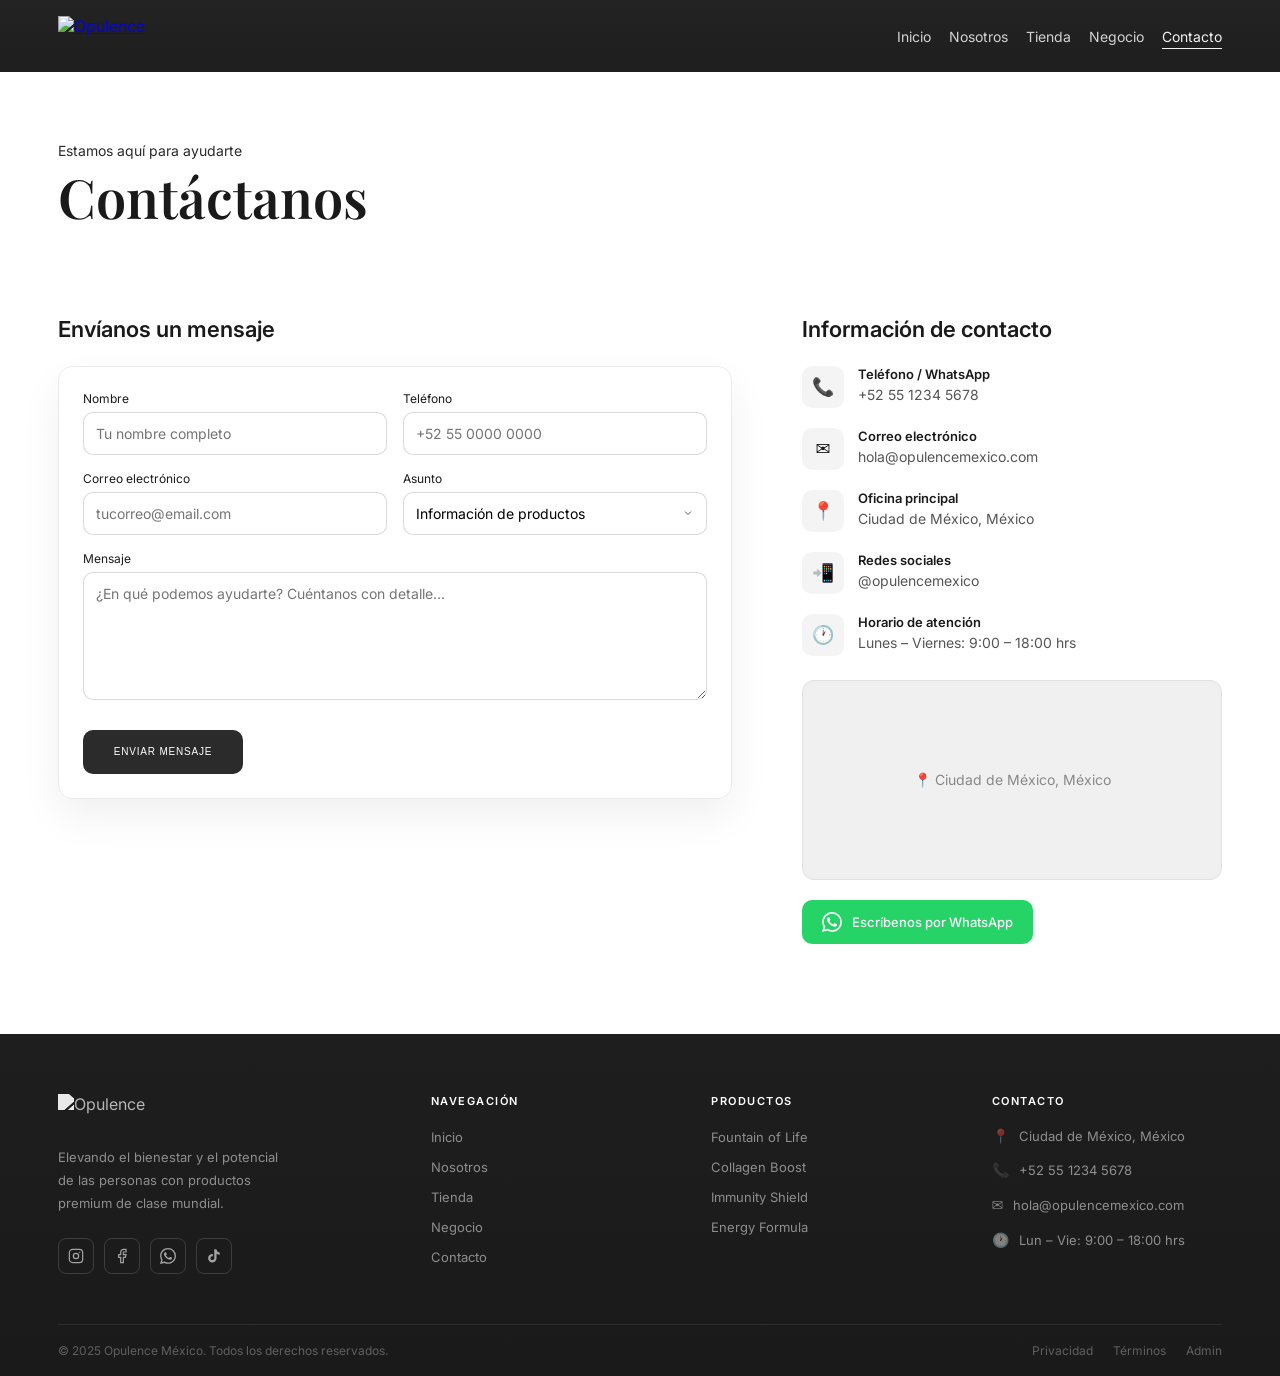
==== Sitio Web Opulence/contacto.html @ 5b6b9d0e "Add files via upload" ====
<!DOCTYPE html>
<html lang="es">
<head>
  <meta charset="UTF-8" />
  <meta name="viewport" content="width=device-width, initial-scale=1.0" />
  <title>Contacto | Opulence</title>
  <link rel="stylesheet" href="styles.css" />
  <link rel="stylesheet" href="styles-extra.css" />
  <link rel="preconnect" href="https://fonts.googleapis.com">
  <link rel="preconnect" href="https://fonts.gstatic.com" crossorigin>
  <link href="https://fonts.googleapis.com/css2?family=Playfair+Display:wght@600;700&family=Inter:wght@300;400;500;700&display=swap" rel="stylesheet">
</head>
<body>

<header class="topbar">
  <div class="topbar__inner">
    <a class="brand" href="index.html">
      <img class="brand__logo" src="assets/logo-opulence.png" alt="Opulence" />
    </a>
    <button class="navToggle" aria-label="Abrir menú" aria-expanded="false">
      <span></span><span></span><span></span>
    </button>
    <nav class="nav" data-nav>
      <a href="index.html"    class="nav__link">Inicio</a>
      <a href="nosotros.html" class="nav__link">Nosotros</a>
      <a href="tienda.html"   class="nav__link">Tienda</a>
      <a href="negocio.html"  class="nav__link">Negocio</a>
      <a href="contacto.html" class="nav__link is-active">Contacto</a>
    </nav>
  </div>
</header>

<main>

  <section class="page-hero">
    <div class="page-hero__inner">
      <p class="page-hero__kicker">Estamos aquí para ayudarte</p>
      <h1 class="page-hero__title">Contáctanos</h1>
    </div>
  </section>

  <section class="cpage">
    <div class="cpage__inner">
      <div class="cpage__grid">

        <div class="cpage__form-col">
          <h2 class="cpage__col-title">Envíanos un mensaje</h2>

          <div id="formSuccess" class="cpage__success" style="display:none;">
            ¡Mensaje enviado! Te contactaremos en breve.
          </div>

          <form class="form" id="mainContactForm" novalidate>
            <div class="form__row">
              <div class="form__field">
                <label for="c-name">Nombre</label>
                <input id="c-name" name="name" type="text" placeholder="Tu nombre completo" required />
              </div>
              <div class="form__field">
                <label for="c-phone">Teléfono</label>
                <input id="c-phone" name="phone" type="tel" placeholder="+52 55 0000 0000" />
              </div>
            </div>

            <div class="form__row">
              <div class="form__field">
                <label for="c-email">Correo electrónico</label>
                <input id="c-email" name="email" type="email" placeholder="tucorreo@email.com" required />
              </div>
              <div class="form__field">
                <label for="c-subject">Asunto</label>
                <select id="c-subject" name="subject" class="form__select">
                  <option value="Información de productos">Información de productos</option>
                  <option value="Oportunidad de negocio">Oportunidad de negocio</option>
                  <option value="Pedidos y envíos">Pedidos y envíos</option>
                  <option value="Soporte">Soporte</option>
                  <option value="Otro">Otro</option>
                </select>
              </div>
            </div>

            <div class="form__field">
              <label for="c-message">Mensaje</label>
              <textarea id="c-message" name="message" rows="6"
                placeholder="¿En qué podemos ayudarte? Cuéntanos con detalle..." required></textarea>
            </div>

            <button class="form__btn" type="submit">ENVIAR MENSAJE</button>
          </form>
        </div>

        <div class="cpage__info-col">
          <h2 class="cpage__col-title">Información de contacto</h2>

          <div class="cinfo-block">
            <div class="cinfo-icon">📞</div>
            <div class="cinfo-text">
              <strong>Teléfono / WhatsApp</strong>
              <p>+52 55 1234 5678</p>
            </div>
          </div>

          <div class="cinfo-block">
            <div class="cinfo-icon">✉️</div>
            <div class="cinfo-text">
              <strong>Correo electrónico</strong>
              <p>hola@opulencemexico.com</p>
            </div>
          </div>

          <div class="cinfo-block">
            <div class="cinfo-icon">📍</div>
            <div class="cinfo-text">
              <strong>Oficina principal</strong>
              <p>Ciudad de México, México</p>
            </div>
          </div>

          <div class="cinfo-block">
            <div class="cinfo-icon">📲</div>
            <div class="cinfo-text">
              <strong>Redes sociales</strong>
              <p>@opulencemexico</p>
            </div>
          </div>

          <div class="cinfo-block">
            <div class="cinfo-icon">🕐</div>
            <div class="cinfo-text">
              <strong>Horario de atención</strong>
              <p>Lunes – Viernes: 9:00 – 18:00 hrs</p>
            </div>
          </div>

          <div class="cpage__map">
            <div class="map-slot">
              <span>📍 Ciudad de México, México</span>
            </div>
          </div>

          <a class="cpage__wa-btn"
             href="https://wa.me/5255123456789?text=Hola%2C%20me%20interesa%20conocer%20m%C3%A1s%20sobre%20Opulence"
             target="_blank" rel="noopener">
            <svg width="20" height="20" viewBox="0 0 24 24" fill="currentColor">
              <path d="M17.472 14.382c-.297-.149-1.758-.867-2.03-.967-.273-.099-.471-.148-.67.15-.197.297-.767.966-.94 1.164-.173.199-.347.223-.644.075-.297-.15-1.255-.463-2.39-1.475-.883-.788-1.48-1.761-1.653-2.059-.173-.297-.018-.458.13-.606.134-.133.298-.347.446-.52.149-.174.198-.298.298-.497.099-.198.05-.371-.025-.52-.075-.149-.669-1.612-.916-2.207-.242-.579-.487-.5-.669-.51-.173-.008-.371-.01-.57-.01-.198 0-.52.074-.792.372-.272.297-1.04 1.016-1.04 2.479 0 1.462 1.065 2.875 1.213 3.074.149.198 2.096 3.2 5.077 4.487.709.306 1.262.489 1.694.625.712.227 1.36.195 1.871.118.571-.085 1.758-.719 2.006-1.413.248-.694.248-1.289.173-1.413-.074-.124-.272-.198-.57-.347m-5.421 7.403h-.004a9.87 9.87 0 01-5.031-1.378l-.361-.214-3.741.982.998-3.648-.235-.374a9.86 9.86 0 01-1.51-5.26c.001-5.45 4.436-9.884 9.888-9.884 2.64 0 5.122 1.03 6.988 2.898a9.825 9.825 0 012.893 6.994c-.003 5.45-4.437 9.884-9.885 9.884m8.413-18.297A11.815 11.815 0 0012.05 0C5.495 0 .16 5.335.157 11.892c0 2.096.547 4.142 1.588 5.945L.057 24l6.305-1.654a11.882 11.882 0 005.683 1.448h.005c6.554 0 11.89-5.335 11.893-11.893a11.821 11.821 0 00-3.48-8.413z"/>
            </svg>
            Escríbenos por WhatsApp
          </a>
        </div>

      </div>
    </div>
  </section>

</main>

<script src="script.js"></script>

<!-- FOOTER -->
<footer class="site-footer">
  <div class="footer__inner">
    <div class="footer__grid">

      <!-- Columna 1: Marca -->
      <div>
        <img class="footer__brand-logo" src="assets/logo-opulence.png" alt="Opulence" />
        <p class="footer__brand-tagline">
          Elevando el bienestar y el potencial de las personas con productos premium de clase mundial.
        </p>
        <div class="footer__social">
          <a class="footer__social-link" href="#" aria-label="Instagram" target="_blank">
            <svg width="16" height="16" viewBox="0 0 24 24" fill="none" stroke="currentColor" stroke-width="1.8">
              <rect x="2" y="2" width="20" height="20" rx="5" ry="5"/>
              <circle cx="12" cy="12" r="4"/>
              <circle cx="17.5" cy="6.5" r="1" fill="currentColor" stroke="none"/>
            </svg>
          </a>
          <a class="footer__social-link" href="#" aria-label="Facebook" target="_blank">
            <svg width="16" height="16" viewBox="0 0 24 24" fill="none" stroke="currentColor" stroke-width="1.8">
              <path d="M18 2h-3a5 5 0 00-5 5v3H7v4h3v8h4v-8h3l1-4h-4V7a1 1 0 011-1h3z"/>
            </svg>
          </a>
          <a class="footer__social-link" href="#" aria-label="WhatsApp" target="_blank">
            <svg width="16" height="16" viewBox="0 0 24 24" fill="currentColor" stroke="none">
              <path d="M17.472 14.382c-.297-.149-1.758-.867-2.03-.967-.273-.099-.471-.148-.67.15-.197.297-.767.966-.94 1.164-.173.199-.347.223-.644.075-.297-.15-1.255-.463-2.39-1.475-.883-.788-1.48-1.761-1.653-2.059-.173-.297-.018-.458.13-.606.134-.133.298-.347.446-.52.149-.174.198-.298.298-.497.099-.198.05-.371-.025-.52-.075-.149-.669-1.612-.916-2.207-.242-.579-.487-.5-.669-.51-.173-.008-.371-.01-.57-.01-.198 0-.52.074-.792.372-.272.297-1.04 1.016-1.04 2.479 0 1.462 1.065 2.875 1.213 3.074.149.198 2.096 3.2 5.077 4.487.709.306 1.262.489 1.694.625.712.227 1.36.195 1.871.118.571-.085 1.758-.719 2.006-1.413.248-.694.248-1.289.173-1.413-.074-.124-.272-.198-.57-.347m-5.421 7.403h-.004a9.87 9.87 0 01-5.031-1.378l-.361-.214-3.741.982.998-3.648-.235-.374a9.86 9.86 0 01-1.51-5.26c.001-5.45 4.436-9.884 9.888-9.884 2.64 0 5.122 1.03 6.988 2.898a9.825 9.825 0 012.893 6.994c-.003 5.45-4.437 9.884-9.885 9.884m8.413-18.297A11.815 11.815 0 0012.05 0C5.495 0 .16 5.335.157 11.892c0 2.096.547 4.142 1.588 5.945L.057 24l6.305-1.654a11.882 11.882 0 005.683 1.448h.005c6.554 0 11.89-5.335 11.893-11.893a11.821 11.821 0 00-3.48-8.413z"/>
            </svg>
          </a>
          <a class="footer__social-link" href="#" aria-label="TikTok" target="_blank">
            <svg width="16" height="16" viewBox="0 0 24 24" fill="currentColor" stroke="none">
              <path d="M19.59 6.69a4.83 4.83 0 01-3.77-4.25V2h-3.45v13.67a2.89 2.89 0 01-2.88 2.5 2.89 2.89 0 01-2.89-2.89 2.89 2.89 0 012.89-2.89c.28 0 .54.04.79.1V9.01a6.32 6.32 0 00-.79-.05 6.34 6.34 0 00-6.34 6.34 6.34 6.34 0 006.34 6.34 6.34 6.34 0 006.33-6.34V8.69a8.18 8.18 0 004.78 1.52V6.76a4.85 4.85 0 01-1.01-.07z"/>
            </svg>
          </a>
        </div>
      </div>

      <!-- Columna 2: Navegación -->
      <div>
        <h4 class="footer__col-title">Navegación</h4>
        <ul class="footer__nav">
          <li><a href="index.html">Inicio</a></li>
          <li><a href="nosotros.html">Nosotros</a></li>
          <li><a href="tienda.html">Tienda</a></li>
          <li><a href="negocio.html">Negocio</a></li>
          <li><a href="contacto.html">Contacto</a></li>
        </ul>
      </div>

      <!-- Columna 3: Productos -->
      <div>
        <h4 class="footer__col-title">Productos</h4>
        <ul class="footer__nav">
          <li><a href="tienda.html">Fountain of Life</a></li>
          <li><a href="tienda.html">Collagen Boost</a></li>
          <li><a href="tienda.html">Immunity Shield</a></li>
          <li><a href="tienda.html">Energy Formula</a></li>
        </ul>
      </div>

      <!-- Columna 4: Contacto -->
      <div>
        <h4 class="footer__col-title">Contacto</h4>

        <div class="footer__contact-item">
          <span class="footer__contact-icon">📍</span>
          <p>Ciudad de México, México</p>
        </div>

        <div class="footer__contact-item">
          <span class="footer__contact-icon">📞</span>
          <p><a href="tel:+525512345678">+52 55 1234 5678</a></p>
        </div>

        <div class="footer__contact-item">
          <span class="footer__contact-icon">✉️</span>
          <p><a href="mailto:hola@opulencemexico.com">hola@opulencemexico.com</a></p>
        </div>

        <div class="footer__contact-item">
          <span class="footer__contact-icon">🕐</span>
          <p>Lun – Vie: 9:00 – 18:00 hrs</p>
        </div>
      </div>

    </div>

    <!-- Barra inferior -->
    <div class="footer__bottom">
      <p class="footer__copy">© 2025 Opulence México. Todos los derechos reservados.</p>
      <div class="footer__bottom-links">
        <a href="#">Privacidad</a>
        <a href="#">Términos</a>
        <a href="admin.html">Admin</a>
      </div>
    </div>
  </div>
</footer>

</body>
</html>
---- Sitio Web Opulence/styles.css ----
/* =====================================================
   VARIABLES
===================================================== */
:root{
  --black:#1f1f1f;
  --dark:#2b2b2b;
  --white:#ffffff;
  --light:#f6f6f6;
  --text:#1a1a1a;
  --muted:#3a3a3a;
}

/* Reset básico */
*{ box-sizing:border-box; }
html,body{ margin:0; padding:0; }
body{
  font-family: Inter, system-ui, -apple-system, sans-serif;
  color:var(--text);
  background:#fff;
}

img{ max-width:100%; display:block; }

/* =====================================================
   HEADER / NAV
===================================================== */
.topbar{
  background: linear-gradient(#232323, #1e1e1e);
  height:72px;
  display:flex;
  align-items:center;
}

.topbar__inner{
  width:100%;
  max-width:1200px;
  margin:0 auto;
  padding:0 18px;
  display:flex;
  align-items:center;
  justify-content:space-between;
}

.brand__logo{
  height:40px;
}

.nav{
  display:flex;
  gap:18px;
}

.nav__link{
  color:#f2f2f2;
  text-decoration:none;
  font-size:14px;
  opacity:.85;
  transition:.2s;
}

.nav__link:hover{
  opacity:1;
}

.nav__link.is-active{
  text-decoration:underline;
  text-underline-offset:6px;
  opacity:1;
}

/* Botón hamburguesa */
.navToggle{
  display:none;
  background:none;
  border:1px solid rgba(255,255,255,.3);
  border-radius:8px;
  width:40px;
  height:40px;
  cursor:pointer;
}
.navToggle span{
  display:block;
  height:2px;
  background:#fff;
  margin:6px 8px;
}

/* =====================================================
   BOTONES
===================================================== */
.btn-outline{
  display:inline-flex;
  align-items:center;
  justify-content:center;
  width:170px;
  height:48px;
  border:1px solid #2f2f2f;
  text-decoration:none;
  font-size:10px;
  letter-spacing:1px;
  text-transform:uppercase;
  color:#1a1a1a;
  transition:.2s;
}
.btn-outline:hover{
  background:#f1f1f1;
}

.btn-outline--light{
  border-color:#fff;
  color:#fff;
}
.btn-outline--light:hover{
  background:rgba(255,255,255,.15);
}

/* =====================================================
   HERO PRINCIPAL
===================================================== */
.hero{
  display:grid;
  grid-template-columns:1fr 1fr;
  height:calc(100vh - 72px);
  min-height:560px;
}

.hero__left{
  display:flex;
  align-items:center;
  justify-content:center;
  padding:40px;
}

.hero__content{
  max-width:420px;
}

.hero__title{
  font-size:clamp(42px,4vw,60px);
  line-height:1.05;
  font-weight:300;
  margin:0 0 18px;
  text-transform:uppercase;
}

.hero__subtitle{
  margin-bottom:30px;
  font-size:15px;
}

.hero__right{
  position:relative;
  overflow:hidden;
}
.hero__image{
  position:absolute;
  inset:0;
  width:100%;
  height:100%;
  object-fit:cover;
}

/* =====================================================
   NOSOTROS
===================================================== */
.about{
  padding:60px 0;
  background:#fff;
}
.about__inner{
  max-width:1200px;
  margin:auto;
  padding:0 18px;
}
.about__heading{
  margin-bottom:30px;
  font-size:26px;
}
.about__grid{
  display:grid;
  grid-template-columns:360px 1fr;
  gap:70px;
}
.about__media{
  height:380px;
  overflow:hidden;
}
.about__media img{
  width:100%;
  height:100%;
  object-fit:cover;
}
.about__text{
  max-width:520px;
  margin:auto;
}
.about__text h3{
  font-size:20px;
  margin-bottom:20px;
}
.about__text p{
  line-height:1.8;
}
.about__link{
  display:block;
  margin-top:30px;
  text-decoration:underline;
}

/* =====================================================
   PRODUCTO DESTACADO
===================================================== */
.featured-product{
  position:relative;
  height:520px;
  background:url("assets/fondo-fountain.jpg") center/cover no-repeat;
}
.featured-product__overlay{
  position:absolute;
  inset:0;
  background:rgba(0,0,0,.2);
}
.featured-product__content{
  position:relative;
  z-index:2;
  height:100%;
  max-width:1200px;
  margin:auto;
  padding:0 18px;
  display:grid;
  grid-template-columns:1fr 320px;
  align-items:center;
}
.featured-product__text{
  color:#fff;
}
.featured-product__title{
  font-family:"Playfair Display",serif;
  font-size:clamp(46px,5vw,64px);
}
.featured-product__image img{
  width:240px;
  filter:drop-shadow(0 12px 28px rgba(0,0,0,.4));
}

/* =====================================================
   SOLUCIONES
===================================================== */
.solutions{
  padding:60px 0;
}
.solutions__inner{
  max-width:1200px;
  margin:auto;
  padding:0 18px;
}
.solutions__grid{
  display:grid;
  grid-template-columns:420px 1fr;
  gap:80px;
}
.solutions__photo{
  height:280px;
  overflow:hidden;
}
.solutions__photo img{
  width:100%;
  height:100%;
  object-fit:cover;
}
.solutions__product{
  position:absolute;
}
.solutions__copy{
  line-height:1.9;
}

/* =====================================================
   WHY
===================================================== */
.why{
  background:#2b2b2b;
  padding:60px 0;
}
.why__inner{
  max-width:1200px;
  margin:auto;
  padding:0 18px;
}
.why__grid{
  display:grid;
  grid-template-columns:1fr 520px;
  gap:70px;
  align-items:center;
}
.why__title{
  color:#fff;
}
.why__copy{
  color:rgba(255,255,255,.85);
}
.why__frame{
  padding:14px;
  border:1px solid rgba(255,255,255,.5);
}
.why__frame img{
  width:100%;
  height:280px;
  object-fit:cover;
}

/* =====================================================
   TRIPTYCH
===================================================== */
.triptych{
  background:#2b2b2b;
  padding:60px 0;
}
.triptych__grid{
  max-width:1200px;
  margin:auto;
  padding:0 18px;
  display:grid;
  grid-template-columns:repeat(3,1fr);
  gap:50px;
}
.triptych__card{
  text-align:center;
  color:#fff;
}
.triptych__oval{
  width:300px;
  height:150px;
  border-radius:999px;
  overflow:hidden;
  margin:0 auto 20px;
}
.triptych__oval img{
  width:100%;
  height:100%;
  object-fit:cover;
  filter:grayscale(1);
}
.triptych__btn{
  display:inline-flex;
  justify-content:center;
  align-items:center;
  width:200px;
  height:40px;
  border:1px solid rgba(255,255,255,.6);
  color:#fff;
  text-decoration:none;
  font-size:10px;
}

/* =====================================================
   CONTACTO
===================================================== */
.contact{
  background:#fff;
}
.contact__grid{
  display:grid;
  grid-template-columns:1fr 1fr;
  min-height:560px;
}
.contact__left{
  padding:70px 80px;
}
.contact__right{
  position:relative;
}
.contact__right img{
  position:absolute;
  inset:0;
  width:100%;
  height:100%;
  object-fit:cover;
}
.contact__btn{
  background:#2b2b2b;
  color:#fff;
  padding:12px 26px;
  border-radius:6px;
  text-decoration:none;
  font-size:10px;
  text-transform:uppercase;
}

/* =====================================================
   RESPONSIVE
===================================================== */
@media(max-width:980px){

  .hero{
    grid-template-columns:1fr;
  }

  .about__grid,
  .solutions__grid,
  .why__grid,
  .triptych__grid,
  .contact__grid{
    grid-template-columns:1fr;
  }

  .nav{
    display:none;
    position:absolute;
    right:18px;
    top:72px;
    background:#1e1e1e;
    flex-direction:column;
    padding:12px;
  }

  .nav.is-open{
    display:flex;
  }

  .navToggle{
    display:block;
  }
}

/* =========================================
   PÁGINA NOSOTROS
========================================= */

/* Hero interno */
.page-hero{
  background:#ffffff;
  padding:70px 0 30px;
}

.page-hero__inner{
  max-width:1200px;
  margin:0 auto;
  padding:0 18px;
}

.page-hero__kicker{
  font-size:14px;
  margin:0 0 10px;
  color:#2a2a2a;
}

.page-hero__title{
  font-family:"Playfair Display", serif;
  font-size:clamp(36px,4.5vw,54px);
  line-height:1.05;
  font-weight:600;
  margin:0;
  color:#1a1a1a;
}


/* Contenido principal */
.page-content{
  background:#ffffff;
  padding:40px 0 80px;
}

.page-content__inner{
  max-width:1200px;
  margin:0 auto;
  padding:0 18px;
}

.page-content__grid{
  display:grid;
  grid-template-columns:1fr 380px;
  gap:70px;
  align-items:start;
}

/* Texto */
.page-content__card p{
  font-size:16px;
  line-height:1.9;
  color:#2f2f2f;
  margin:0 0 18px;
  max-width:760px;
}

.page-content__card h2{
  font-size:22px;
  font-weight:600;
  margin:28px 0 14px;
}

.page-content__lead{
  font-weight:500;
  margin-bottom:10px;
}

.page-content__list{
  margin:0 0 22px 18px;
  padding:0;
}

.page-content__list li{
  margin-bottom:10px;
  line-height:1.7;
}

.page-content__quote{
  margin-top:25px;
  padding:18px;
  background:#f6f6f6;
  border-left:3px solid #2b2b2b;
  border-radius:6px;
  line-height:1.7;
}

.page-content__cta{
  margin-top:30px;
}

/* Tarjeta lateral */
.aside-card{
  border:1px solid rgba(0,0,0,.08);
  border-radius:12px;
  overflow:hidden;
  background:#fff;
  box-shadow:0 18px 40px rgba(0,0,0,.08);
}

.aside-card__img{
  height:260px;
  overflow:hidden;
}

.aside-card__img img{
  width:100%;
  height:100%;
  object-fit:cover;
}

.aside-card__body{
  padding:18px;
}

.aside-card__body h3{
  margin:0 0 8px;
  font-size:16px;
  font-weight:600;
}

.aside-card__body p{
  margin:0;
  font-size:14px;
  line-height:1.7;
  color:#3a3a3a;
}

/* Responsive */
@media (max-width:980px){
  .page-content__grid{
    grid-template-columns:1fr;
    gap:40px;
  }

  .aside-card__img{
    height:220px;
  }
}

/* =========================================
   PÁGINA NEGOCIO
========================================= */

/* Hero con imagen */
.biz-hero{
  position:relative;
  height:420px;
  background:url("assets/negocio-hero.jpg") center/cover no-repeat;
  display:flex;
  align-items:center;
}

.biz-hero__overlay{
  position:absolute;
  inset:0;
  background:rgba(0,0,0,.25);
}

.biz-hero__inner{
  position:relative;
  z-index:2;
  max-width:1200px;
  margin:0 auto;
  padding:0 18px;
  color:#fff;
}

.biz-hero__kicker{
  font-size:14px;
  margin-bottom:10px;
}

.biz-hero__title{
  font-family:"Playfair Display", serif;
  font-size:clamp(36px,4.5vw,54px);
  line-height:1.05;
  font-weight:600;
}


/* Sección principal */
.biz{
  background:#ffffff;
  padding:60px 0 80px;
}

.biz__inner{
  max-width:1200px;
  margin:0 auto;
  padding:0 18px;
}

.biz__grid{
  display:grid;
  grid-template-columns:1fr 400px;
  gap:70px;
  align-items:start;
}

/* Texto */
.biz__content p{
  font-size:16px;
  line-height:1.9;
  margin:0 0 18px;
  color:#2f2f2f;
}

.biz__lead{
  font-weight:500;
}

.biz__h2{
  font-size:22px;
  font-weight:600;
  margin:28px 0 14px;
}

.biz__list{
  margin:0 0 22px 18px;
}

.biz__list li{
  margin-bottom:10px;
  line-height:1.7;
}

.biz__quote{
  margin-top:25px;
  padding:18px;
  background:#f6f6f6;
  border-left:3px solid #2b2b2b;
  border-radius:6px;
}

/* Tarjetas visuales */
.biz-card{
  border:1px solid rgba(0,0,0,.08);
  border-radius:12px;
  overflow:hidden;
  background:#fff;
  box-shadow:0 18px 40px rgba(0,0,0,.08);
  margin-bottom:22px;
}

.biz-card__img{
  height:220px;
  background:#eaeaea;
  display:flex;
  align-items:center;
  justify-content:center;
}

.biz-card__img img{
  width:100%;
  height:100%;
  object-fit:cover;
}

.biz-card__body{
  padding:18px;
}

.biz-card__body h3{
  margin:0 0 8px;
  font-size:16px;
  font-weight:600;
}

.biz-card__body p{
  margin:0;
  font-size:14px;
  line-height:1.7;
  color:#3a3a3a;
}


/* Formulario */
.biz-form{
  background:#ffffff;
  padding:60px 0 90px;
}

.biz-form__inner{
  max-width:900px;
  margin:0 auto;
  padding:0 18px;
}

.biz-form__head h2{
  font-size:26px;
  margin-bottom:10px;
}

.biz-form__head p{
  margin-bottom:30px;
  font-size:15px;
  line-height:1.8;
}

.form{
  border:1px solid rgba(0,0,0,.08);
  border-radius:14px;
  padding:24px;
  box-shadow:0 18px 40px rgba(0,0,0,.06);
}

.form__row{
  display:grid;
  grid-template-columns:1fr 1fr;
  gap:16px;
}

.form__field{
  margin-bottom:16px;
}

.form__field label{
  font-size:12px;
  display:block;
  margin-bottom:6px;
}

.form__field input,
.form__field textarea{
  width:100%;
  padding:12px;
  border:1px solid rgba(0,0,0,.15);
  border-radius:10px;
  font-family:inherit;
  font-size:14px;
  outline:none;
}

.form__field input:focus,
.form__field textarea:focus{
  border-color:#2b2b2b;
}

.form__btn{
  margin-top:10px;
  width:160px;
  height:44px;
  background:#2b2b2b;
  color:#fff;
  border:none;
  border-radius:10px;
  font-size:10px;
  letter-spacing:.8px;
  text-transform:uppercase;
  cursor:pointer;
  transition:.2s;
}

.form__btn:hover{
  background:#232323;
  transform:translateY(-1px);
}

/* Responsive */
@media (max-width:980px){

  .biz-hero{
    height:360px;
  }

  .biz__grid{
    grid-template-columns:1fr;
    gap:40px;
  }

  .form__row{
    grid-template-columns:1fr;
  }
}

/* =====================================================
   FOOTER
   ===================================================== */
.site-footer {
  background: linear-gradient(#1e1e1e, #1a1a1a);
  color: rgba(255,255,255,.75);
  padding: 60px 0 0;
}

.footer__inner {
  max-width: 1200px;
  margin: 0 auto;
  padding: 0 18px;
}

.footer__grid {
  display: grid;
  grid-template-columns: 1.4fr 1fr 1fr 1fr;
  gap: 50px;
  padding-bottom: 50px;
  border-bottom: 1px solid rgba(255,255,255,.08);
}

/* Columna marca */
.footer__brand-logo {
  height: 36px;
  margin-bottom: 16px;
  filter: brightness(0) invert(1);
  opacity: .9;
}

.footer__brand-tagline {
  font-size: 13px;
  line-height: 1.8;
  color: rgba(255,255,255,.5);
  margin: 0 0 22px;
  max-width: 220px;
}

.footer__social {
  display: flex;
  gap: 10px;
}

.footer__social-link {
  width: 36px; height: 36px;
  border: 1px solid rgba(255,255,255,.15);
  border-radius: 8px;
  display: flex; align-items: center; justify-content: center;
  color: rgba(255,255,255,.6);
  text-decoration: none;
  font-size: 14px;
  transition: all .2s;
}

.footer__social-link:hover {
  border-color: rgba(255,255,255,.5);
  color: #fff;
  background: rgba(255,255,255,.05);
}

/* Columnas de nav */
.footer__col-title {
  font-size: 11px;
  font-weight: 600;
  letter-spacing: 1.5px;
  text-transform: uppercase;
  color: #fff;
  margin: 0 0 18px;
}

.footer__nav {
  list-style: none;
  margin: 0; padding: 0;
  display: flex;
  flex-direction: column;
  gap: 10px;
}

.footer__nav a {
  color: rgba(255,255,255,.5);
  text-decoration: none;
  font-size: 13px;
  transition: color .2s;
}

.footer__nav a:hover { color: #fff; }

/* Columna contacto */
.footer__contact-item {
  display: flex;
  align-items: flex-start;
  gap: 10px;
  margin-bottom: 14px;
}

.footer__contact-icon {
  font-size: 14px;
  margin-top: 1px;
  flex-shrink: 0;
  opacity: .6;
}

.footer__contact-item p {
  margin: 0;
  font-size: 13px;
  color: rgba(255,255,255,.5);
  line-height: 1.6;
}

.footer__contact-item a {
  color: rgba(255,255,255,.5);
  text-decoration: none;
  transition: color .2s;
}

.footer__contact-item a:hover { color: #fff; }

/* Barra inferior */
.footer__bottom {
  display: flex;
  align-items: center;
  justify-content: space-between;
  padding: 18px 0;
  flex-wrap: wrap;
  gap: 10px;
}

.footer__copy {
  font-size: 12px;
  color: rgba(255,255,255,.3);
  margin: 0;
}

.footer__bottom-links {
  display: flex;
  gap: 20px;
}

.footer__bottom-links a {
  font-size: 12px;
  color: rgba(255,255,255,.3);
  text-decoration: none;
  transition: color .2s;
}

.footer__bottom-links a:hover { color: rgba(255,255,255,.7); }

/* Responsive footer */
@media (max-width: 980px) {
  .footer__grid {
    grid-template-columns: 1fr 1fr;
    gap: 36px;
  }
}

@media (max-width: 560px) {
  .footer__grid {
    grid-template-columns: 1fr;
    gap: 30px;
  }

  .footer__bottom {
    flex-direction: column;
    align-items: flex-start;
    gap: 8px;
  }
}
---- Sitio Web Opulence/styles-extra.css ----
/* =====================================================
   ESTILOS EXTRA — Contacto, Tienda
   Enlazar DESPUÉS de styles.css en las páginas nuevas
   ===================================================== */

.form__select {
  width: 100%; padding: 12px;
  border: 1px solid rgba(0,0,0,.15); border-radius: 10px;
  font-family: inherit; font-size: 14px; outline: none; background: #fff;
  appearance: none;
  background-image: url("data:image/svg+xml,%3Csvg xmlns='http://www.w3.org/2000/svg' width='12' height='12' viewBox='0 0 24 24'%3E%3Cpath d='M6 9l6 6 6-6' fill='none' stroke='%23555' stroke-width='2'/%3E%3C/svg%3E");
  background-repeat: no-repeat; background-position: right 12px center;
}
.form__select:focus { border-color: #2b2b2b; }

/* CONTACTO */
.cpage { padding: 60px 0 90px; }
.cpage__inner { max-width: 1200px; margin: 0 auto; padding: 0 18px; }
.cpage__grid { display: grid; grid-template-columns: 1fr 420px; gap: 70px; align-items: start; }
.cpage__col-title { font-size: 22px; font-weight: 600; margin: 0 0 24px; }
.cpage__success { background: #d1e7dd; color: #0f5132; padding: 14px 18px; border-radius: 10px; font-size: 14px; margin-bottom: 18px; border: 1px solid #badbcc; }
.cinfo-block { display: flex; align-items: flex-start; gap: 14px; margin-bottom: 20px; }
.cinfo-icon { width: 42px; height: 42px; background: #f4f4f4; border-radius: 10px; display: flex; align-items: center; justify-content: center; font-size: 18px; flex-shrink: 0; }
.cinfo-text strong { display: block; font-size: 13px; font-weight: 600; margin-bottom: 2px; }
.cinfo-text p { margin: 0; font-size: 14px; color: #555; line-height: 1.5; }
.cpage__map { margin-top: 24px; }
.map-slot { height: 200px; background: #f0f0f0; border-radius: 12px; display: flex; align-items: center; justify-content: center; color: #888; font-size: 14px; border: 1px solid #e0e0e0; }
.cpage__wa-btn { display: inline-flex; align-items: center; gap: 10px; margin-top: 20px; padding: 12px 20px; background: #25d366; color: #fff; text-decoration: none; border-radius: 10px; font-size: 13px; font-weight: 500; transition: background .2s; }
.cpage__wa-btn:hover { background: #1ebe5d; }
@media (max-width: 980px) { .cpage__grid { grid-template-columns: 1fr; gap: 40px; } }

/* TIENDA HERO */
.store-hero { background: linear-gradient(#232323, #1e1e1e); padding: 70px 18px 60px; text-align: center; color: #fff; }
.store-hero__kicker { font-size: 13px; letter-spacing: 2px; text-transform: uppercase; color: rgba(255,255,255,.5); margin: 0 0 10px; }
.store-hero__title { font-family: 'Playfair Display', serif; font-size: clamp(36px,5vw,58px); font-weight: 600; margin: 0 0 12px; line-height: 1.05; }
.store-hero__sub { font-size: 15px; color: rgba(255,255,255,.65); margin: 0; }

/* TIENDA SECCIÓN */
.store-section { padding: 50px 0 80px; }
.store-inner { max-width: 1200px; margin: 0 auto; padding: 0 18px; }
.store-filters { display: flex; flex-wrap: wrap; gap: 10px; margin-bottom: 36px; }
.filter-pill { padding: 8px 18px; border: 1px solid rgba(0,0,0,.15); border-radius: 30px; background: #fff; font-size: 13px; cursor: pointer; font-family: inherit; transition: all .2s; color: #444; }
.filter-pill:hover { border-color: #2b2b2b; color: #2b2b2b; }
.filter-pill.is-active { background: #2b2b2b; color: #fff; border-color: #2b2b2b; }

/* GRID PRODUCTOS */
.product-grid { display: grid; grid-template-columns: repeat(3,1fr); gap: 26px; }
.product-card { border: 1px solid rgba(0,0,0,.07); border-radius: 14px; overflow: hidden; background: #fff; box-shadow: 0 4px 20px rgba(0,0,0,.06); transition: transform .2s, box-shadow .2s; display: flex; flex-direction: column; }
.product-card:hover { transform: translateY(-4px); box-shadow: 0 12px 32px rgba(0,0,0,.1); }
.product-card--featured { border-color: #2b2b2b; }
.product-card__img { position: relative; height: 240px; overflow: hidden; background: #f8f8f8; }
.product-card__img img { width: 100%; height: 100%; object-fit: contain; padding: 20px; }
.product-img-placeholder { position: absolute; inset: 0; display: flex; align-items: center; justify-content: center; font-size: 64px; font-weight: 700; color: rgba(255,255,255,.6); }
.product-badge { position: absolute; top: 12px; left: 12px; background: #2b2b2b; color: #fff; font-size: 10px; letter-spacing: .5px; text-transform: uppercase; padding: 4px 10px; border-radius: 20px; }
.product-card__body { padding: 20px; flex: 1; display: flex; flex-direction: column; }
.product-card__category { font-size: 11px; color: #888; text-transform: uppercase; letter-spacing: 1px; margin-bottom: 6px; display: block; }
.product-card__name { font-size: 17px; font-weight: 600; margin: 0 0 10px; }
.product-card__desc { font-size: 13px; line-height: 1.7; color: #555; flex: 1; margin: 0 0 16px; }
.product-card__footer { display: flex; align-items: center; justify-content: space-between; gap: 10px; margin-top: auto; }
.product-card__price { font-size: 18px; font-weight: 700; color: #1a1a1a; }
.product-card__btn { padding: 10px 16px; background: #2b2b2b; color: #fff; border: none; border-radius: 8px; font-size: 10px; letter-spacing: .8px; text-transform: uppercase; cursor: pointer; font-family: inherit; transition: background .2s; white-space: nowrap; }
.product-card__btn:hover:not(:disabled) { background: #1a1a1a; }
.product-card__btn:disabled { background: #ccc; cursor: not-allowed; }
.store-empty { text-align: center; padding: 60px 20px; color: #aaa; font-size: 15px; }

/* CARRITO */
.cart-trigger { position: relative; background: none; border: 1px solid rgba(255,255,255,.3); border-radius: 8px; width: 42px; height: 42px; display: flex; align-items: center; justify-content: center; color: #fff; cursor: pointer; margin-left: 14px; transition: background .2s; flex-shrink: 0; }
.cart-trigger:hover { background: rgba(255,255,255,.1); }
.cart-badge { position: absolute; top: -6px; right: -6px; background: #fff; color: #1a1a1a; width: 20px; height: 20px; border-radius: 50%; font-size: 10px; font-weight: 700; align-items: center; justify-content: center; }
.cart-overlay { position: fixed; inset: 0; background: rgba(0,0,0,.5); z-index: 200; opacity: 0; pointer-events: none; transition: opacity .3s; }
.cart-overlay.is-open { opacity: 1; pointer-events: all; }
.cart-sidebar { position: fixed; top: 0; right: 0; width: 380px; max-width: 95vw; height: 100vh; background: #fff; z-index: 201; display: flex; flex-direction: column; transform: translateX(100%); transition: transform .3s ease; box-shadow: -8px 0 40px rgba(0,0,0,.15); }
.cart-sidebar.is-open { transform: translateX(0); }
.cart-header { display: flex; align-items: center; justify-content: space-between; padding: 20px 22px; border-bottom: 1px solid #f0f0f0; }
.cart-header h3 { margin: 0; font-size: 17px; font-weight: 600; }
.cart-close { background: none; border: none; font-size: 20px; cursor: pointer; color: #888; line-height: 1; padding: 4px; }
.cart-close:hover { color: #1a1a1a; }
.cart-body { flex: 1; overflow-y: auto; padding: 16px 22px; }
.cart-empty { text-align: center; color: #aaa; font-size: 14px; padding: 40px 0; }
.cart-item { display: flex; align-items: center; gap: 12px; padding: 12px 0; border-bottom: 1px solid #f5f5f5; }
.cart-item__img { width: 54px; height: 54px; border-radius: 8px; overflow: hidden; background: #f4f4f4; flex-shrink: 0; position: relative; }
.cart-item__img img { width: 100%; height: 100%; object-fit: contain; }
.cart-img-placeholder { position: absolute; inset: 0; display: flex; align-items: center; justify-content: center; font-size: 22px; }
.cart-item__info { flex: 1; min-width: 0; }
.cart-item__name { font-size: 13px; font-weight: 500; margin: 0 0 2px; white-space: nowrap; overflow: hidden; text-overflow: ellipsis; }
.cart-item__price { font-size: 12px; color: #555; margin: 0; }
.cart-item__qty { display: flex; align-items: center; gap: 8px; }
.cart-item__qty button { background: #f4f4f4; border: none; width: 26px; height: 26px; border-radius: 6px; cursor: pointer; font-size: 15px; line-height: 1; display: flex; align-items: center; justify-content: center; transition: background .15s; }
.cart-item__qty button:hover { background: #e0e0e0; }
.cart-item__qty span { font-size: 13px; font-weight: 500; min-width: 16px; text-align: center; }
.cart-item__remove { background: none; border: none; color: #ccc; font-size: 14px; cursor: pointer; padding: 4px; transition: color .2s; }
.cart-item__remove:hover { color: #e74c3c; }
.cart-footer { padding: 16px 22px; border-top: 1px solid #f0f0f0; }
.cart-total-row { display: flex; justify-content: space-between; align-items: center; margin-bottom: 14px; font-size: 15px; }
.cart-total-row strong { font-size: 18px; font-weight: 700; }
.checkout-btn { width: 100%; padding: 14px; background: #2b2b2b; color: #fff; border: none; border-radius: 10px; font-family: inherit; font-size: 12px; letter-spacing: 1px; text-transform: uppercase; cursor: pointer; transition: background .2s; }
.checkout-btn:hover { background: #1a1a1a; }

/* CHECKOUT MODAL */
.checkout-modal { position: fixed; inset: 0; background: rgba(0,0,0,.6); z-index: 300; display: flex; align-items: flex-start; justify-content: center; padding: 30px 18px; overflow-y: auto; opacity: 0; pointer-events: none; transition: opacity .3s; }
.checkout-modal.is-open { opacity: 1; pointer-events: all; }
.checkout-card { background: #fff; border-radius: 16px; width: 100%; max-width: 640px; padding: 32px; position: relative; box-shadow: 0 30px 80px rgba(0,0,0,.2); }
.checkout-close { position: absolute; top: 18px; right: 18px; background: none; border: none; font-size: 22px; cursor: pointer; color: #aaa; line-height: 1; }
.checkout-close:hover { color: #1a1a1a; }
.checkout-title { font-size: 22px; font-weight: 600; margin: 0 0 24px; }
.summary-list { list-style: none; margin: 0; padding: 0; }
.summary-item { display: flex; justify-content: space-between; padding: 8px 0; border-bottom: 1px solid #f0f0f0; font-size: 14px; }
.summary-total { text-align: right; margin-top: 10px; font-size: 16px; }
.payment-options { display: flex; flex-direction: column; gap: 10px; }
.payment-opt { display: flex; align-items: center; gap: 10px; padding: 10px 14px; border: 1px solid #e8e8e8; border-radius: 8px; cursor: pointer; font-size: 13px; transition: border-color .2s; }
.payment-opt:has(input:checked) { border-color: #2b2b2b; background: #fafafa; }
.payment-opt input { margin: 0; }
.checkout-submit-btn { width: 100%; margin-top: 20px; height: 50px; font-size: 12px; letter-spacing: 1px; }
.order-success { text-align: center; padding: 30px 20px; }
.order-success__icon { width: 70px; height: 70px; border-radius: 50%; background: #2b2b2b; color: #fff; font-size: 32px; display: flex; align-items: center; justify-content: center; margin: 0 auto 20px; }
.order-success h2 { font-size: 24px; margin: 0 0 10px; }
.order-success p { color: #666; margin: 6px 0; }

@media (max-width: 980px) { .product-grid { grid-template-columns: repeat(2,1fr); } }
@media (max-width: 600px) {
  .product-grid { grid-template-columns: 1fr; }
  .product-card__footer { flex-direction: column; align-items: flex-start; }
  .cart-sidebar { width: 100%; }
  .checkout-card { padding: 24px 18px; }
}
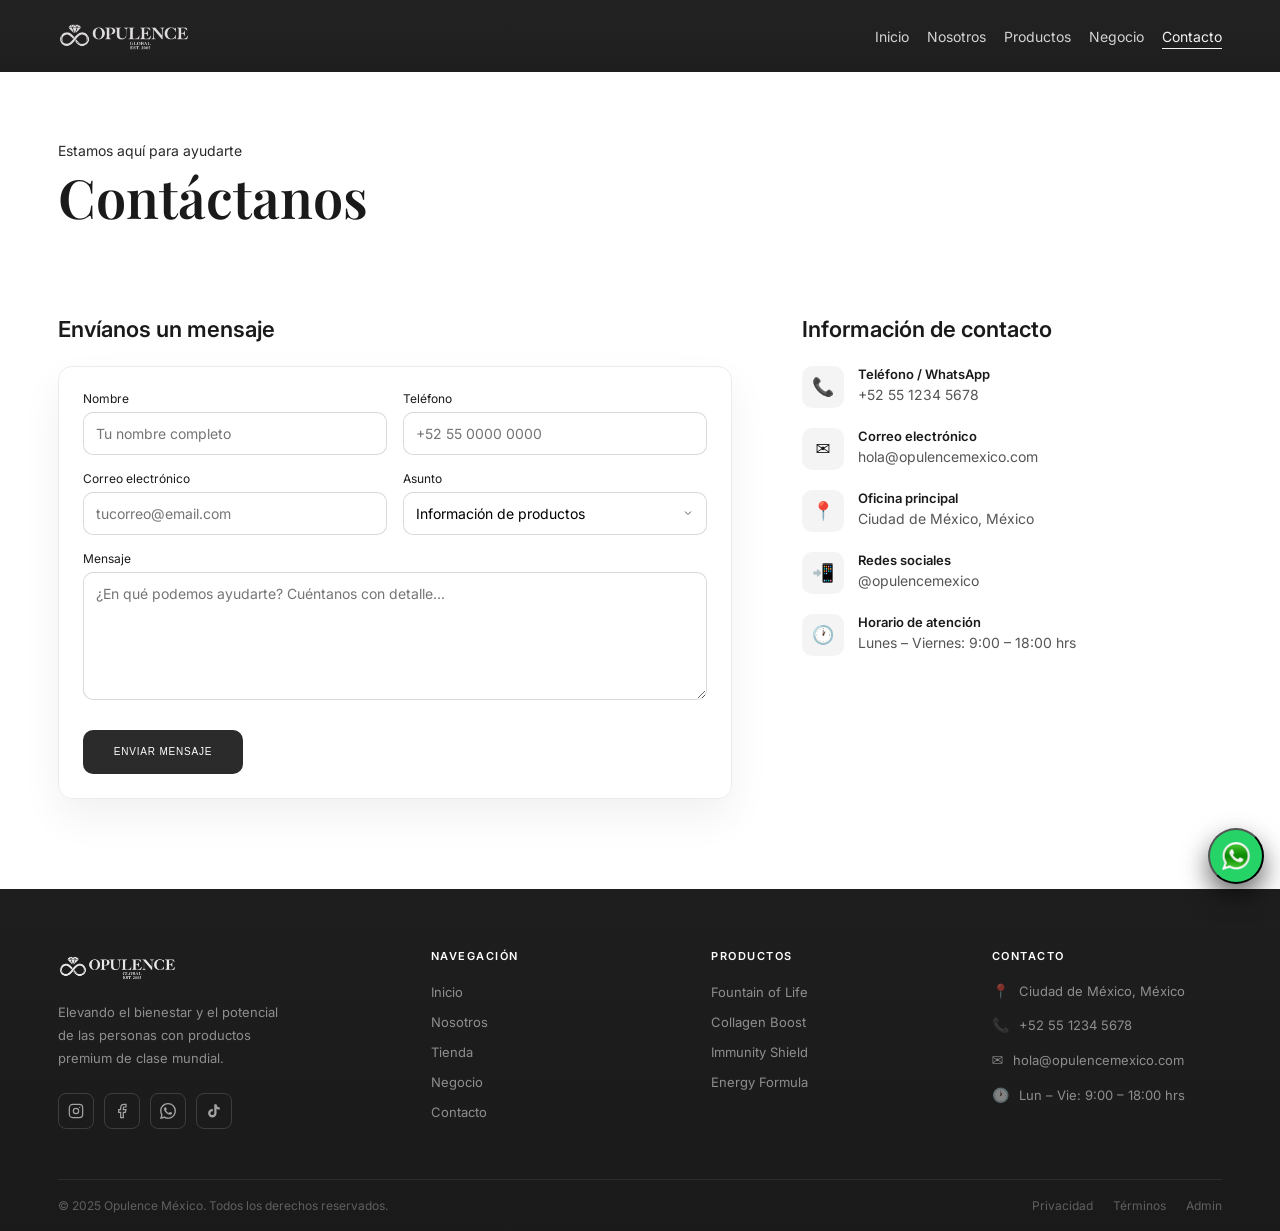
==== commit b1d84eb4: "Add files via upload" ====
--- a/Sitio Web Opulence/contacto.html
+++ b/Sitio Web Opulence/contacto.html
@@ -23,7 +23,7 @@
     <nav class="nav" data-nav>
       <a href="index.html"    class="nav__link">Inicio</a>
       <a href="nosotros.html" class="nav__link">Nosotros</a>
-      <a href="tienda.html"   class="nav__link">Tienda</a>
+      <a href="tienda.html"   class="nav__link">Productos</a>
       <a href="negocio.html"  class="nav__link">Negocio</a>
       <a href="contacto.html" class="nav__link is-active">Contacto</a>
     </nav>
@@ -132,26 +132,45 @@
             </div>
           </div>
 
-          <div class="cpage__map">
-            <div class="map-slot">
-              <span>📍 Ciudad de México, México</span>
-            </div>
-          </div>
-
-          <a class="cpage__wa-btn"
-             href="https://wa.me/5255123456789?text=Hola%2C%20me%20interesa%20conocer%20m%C3%A1s%20sobre%20Opulence"
-             target="_blank" rel="noopener">
-            <svg width="20" height="20" viewBox="0 0 24 24" fill="currentColor">
-              <path d="M17.472 14.382c-.297-.149-1.758-.867-2.03-.967-.273-.099-.471-.148-.67.15-.197.297-.767.966-.94 1.164-.173.199-.347.223-.644.075-.297-.15-1.255-.463-2.39-1.475-.883-.788-1.48-1.761-1.653-2.059-.173-.297-.018-.458.13-.606.134-.133.298-.347.446-.52.149-.174.198-.298.298-.497.099-.198.05-.371-.025-.52-.075-.149-.669-1.612-.916-2.207-.242-.579-.487-.5-.669-.51-.173-.008-.371-.01-.57-.01-.198 0-.52.074-.792.372-.272.297-1.04 1.016-1.04 2.479 0 1.462 1.065 2.875 1.213 3.074.149.198 2.096 3.2 5.077 4.487.709.306 1.262.489 1.694.625.712.227 1.36.195 1.871.118.571-.085 1.758-.719 2.006-1.413.248-.694.248-1.289.173-1.413-.074-.124-.272-.198-.57-.347m-5.421 7.403h-.004a9.87 9.87 0 01-5.031-1.378l-.361-.214-3.741.982.998-3.648-.235-.374a9.86 9.86 0 01-1.51-5.26c.001-5.45 4.436-9.884 9.888-9.884 2.64 0 5.122 1.03 6.988 2.898a9.825 9.825 0 012.893 6.994c-.003 5.45-4.437 9.884-9.885 9.884m8.413-18.297A11.815 11.815 0 0012.05 0C5.495 0 .16 5.335.157 11.892c0 2.096.547 4.142 1.588 5.945L.057 24l6.305-1.654a11.882 11.882 0 005.683 1.448h.005c6.554 0 11.89-5.335 11.893-11.893a11.821 11.821 0 00-3.48-8.413z"/>
-            </svg>
-            Escríbenos por WhatsApp
-          </a>
         </div>
 
       </div>
     </div>
   </section>
-
+<!-- VENTANA DE CHAT WHATSAPP -->
+<div class="whatsapp-chat" id="whatsappChat" aria-hidden="true">
+  <div class="wa-chat-header">
+    <div class="wa-avatar">
+      <img src="assets/profile sofi.png" alt="Asesor" />
+    </div>
+    <div class="wa-chat-info">
+      <div class="wa-chat-name">Sofía Opulence</div>
+      <div class="wa-chat-status">En línea</div>
+    </div>
+    <div class="wa-chat-close" id="waCloseBtn">&times;</div>
+  </div>
+
+  <div class="wa-chat-body" id="waMessages">
+    <div class="wa-message agent">
+      Hola 👋 ¿En qué podemos ayudarte hoy?
+    </div>
+  </div>
+
+  <form class="wa-chat-input" id="waForm">
+    <input
+      type="text"
+      id="waInput"
+      placeholder="Escribe tu mensaje..."
+      autocomplete="off"
+    />
+    <button type="submit" class="wa-send-btn">➤</button>
+  </form>
+</div>
+
+<!-- BOTÓN FLOTANTE -->
+<button class="whatsapp-button" id="whatsappBtn" aria-label="Abrir WhatsApp">
+  <img src="assets/whats.png" alt="WhatsApp" />
+</button>
 </main>
 
 <script src="script.js"></script>
--- a/Sitio Web Opulence/styles.css
+++ b/Sitio Web Opulence/styles.css
@@ -213,7 +213,7 @@
 .featured-product{
   position:relative;
   height:520px;
-  background:url("assets/fondo-fountain.jpg") center/cover no-repeat;
+  background:url("assets/Fountain\ of\ life.png") center/cover no-repeat;
 }
 .featured-product__overlay{
   position:absolute;
@@ -238,10 +238,7 @@
   font-family:"Playfair Display",serif;
   font-size:clamp(46px,5vw,64px);
 }
-.featured-product__image img{
-  width:240px;
-  filter:drop-shadow(0 12px 28px rgba(0,0,0,.4));
-}
+
 
 /* =====================================================
    SOLUCIONES
@@ -260,12 +257,12 @@
   gap:80px;
 }
 .solutions__photo{
-  height:280px;
+  height:320px;
   overflow:hidden;
 }
 .solutions__photo img{
   width:100%;
-  height:100%;
+  height:120%;
   object-fit:cover;
 }
 .solutions__product{
@@ -339,7 +336,7 @@
   width:100%;
   height:100%;
   object-fit:cover;
-  filter:grayscale(1);
+  
 }
 .triptych__btn{
   display:inline-flex;
@@ -574,7 +571,7 @@
 .biz-hero{
   position:relative;
   height:420px;
-  background:url("assets/negocio-hero.jpg") center/cover no-repeat;
+  background:url("assets/negocio-hero.png") center/cover no-repeat;
   display:flex;
   align-items:center;
 }
@@ -970,3 +967,136 @@
     gap: 8px;
   }
 }
+
+/* BOTÓN FLOTANTE */
+.whatsapp-button {
+  position: fixed;
+  right: 1rem;
+  bottom: 1rem;
+  width: 56px;
+  height: 56px;
+  border-radius: 50%;
+  background: #25d366;
+  display: flex;
+  align-items: center;
+  justify-content: center;
+  box-shadow: 0 12px 26px rgba(0,0,0,.6);
+  cursor: pointer;
+  z-index: 100;
+  transition: transform .25s ease;
+}
+
+.whatsapp-button:hover {
+  transform: scale(1.05);
+}
+
+.whatsapp-button img {
+  width: 30px;
+  height: 30px;
+}
+
+/* VENTANA DE CHAT */
+.whatsapp-chat {
+  position: fixed;
+  right: 1.2rem;
+  bottom: 5.4rem;
+  width: min(360px, 92vw);
+  max-height: 420px;
+  background: #020505;
+  border-radius: 14px;
+  box-shadow: 0 20px 50px rgba(0,0,0,.8);
+  overflow: hidden;
+  display: flex;
+  flex-direction: column;
+  opacity: 0;
+  transform: translateY(12px) scale(.96);
+  pointer-events: none;
+  transition: .2s ease;
+  z-index: 99;
+}
+
+.whatsapp-chat.open {
+  opacity: 1;
+  transform: translateY(0) scale(1);
+  pointer-events: auto;
+}
+
+/* HEADER */
+.wa-chat-header {
+  background: linear-gradient(135deg, #075e54, #128c7e);
+  padding: .7rem;
+  display: flex;
+  align-items: center;
+  gap: .6rem;
+  color: white;
+}
+
+.wa-avatar {
+  width: 32px;
+  height: 32px;
+  border-radius: 50%;
+  overflow: hidden;
+}
+
+.wa-avatar img {
+  width: 100%;
+  height: 100%;
+  object-fit: cover;
+}
+
+.wa-chat-close {
+  cursor: pointer;
+  font-size: 1.2rem;
+}
+
+/* MENSAJES */
+.wa-chat-body {
+  flex: 1;
+  padding: .7rem;
+  overflow-y: auto;
+  background: url("assets/whatsapp_pattern.jpg");
+}
+
+.wa-message {
+  max-width: 80%;
+  font-size: .8rem;
+  padding: .45rem .6rem;
+  border-radius: 12px;
+  margin-bottom: .4rem;
+}
+
+.wa-message.agent {
+  background: #081b1b;
+  color: #e9f5f1;
+}
+
+.wa-message.user {
+  margin-left: auto;
+  background: #075e54;
+  color: white;
+}
+
+/* INPUT */
+.wa-chat-input {
+  display: flex;
+  gap: .4rem;
+  padding: .5rem;
+  background: #020608;
+}
+
+.wa-chat-input input {
+  flex: 1;
+  border-radius: 999px;
+  border: none;
+  padding: .4rem .7rem;
+  background: #050a0b;
+  color: white;
+}
+
+.wa-send-btn {
+  background: none;
+  border: none;
+  color: #25d366;
+  font-size: 1.2rem;
+  cursor: pointer;
+}
